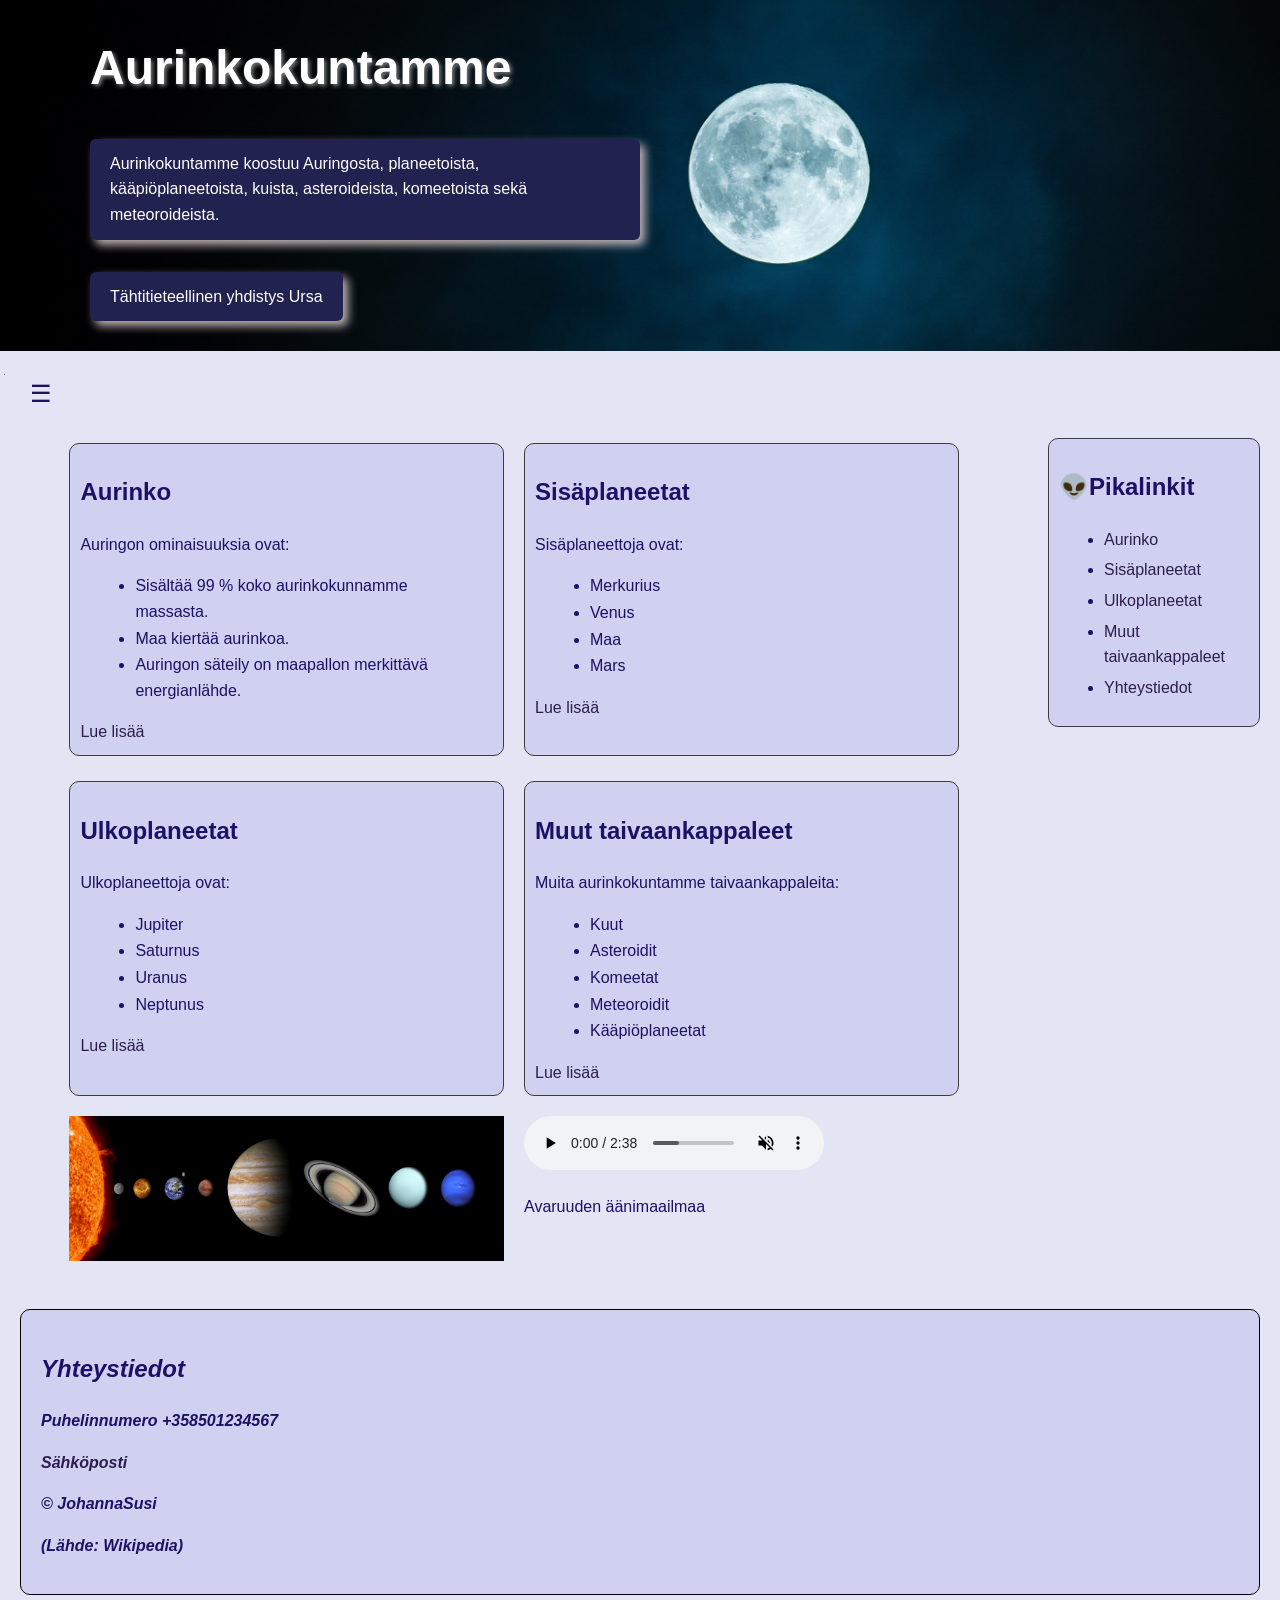
==== index.html @ 987ca39a "Ensimmäinen versio" ====
<!DOCTYPE html>
<html lang="fi">

<head>
    <meta charset="UTF-8">
    <meta name="viewport" content="width=device-width, initial-scale=1.0">
    <title>Aurinkokuntamme</title>
    <link rel="stylesheet" href="index.css">
    <link rel="icon" href="favicon[1].ico" type="image/svg+xml">
</head>

<body>
    <div class="areas">
        <header class="header">
            <section class="hero">
                <div class="hero-sisalto header-sisalto rajaus">
                    <h1 id="paaotsikko">Aurinkokuntamme</h1>
                    <p>Aurinkokuntamme koostuu Auringosta, planeetoista, kääpiöplaneetoista,
                        kuista, asteroideista,
                        komeetoista sekä meteoroideista. </p>

                    <a class="painikelinkki" href="https://www.ursa.fi/etusivu.html">Tähtitieteellinen yhdistys Ursa</a>
                </div>
            </section>
        </header>

        <div>
            <input type="checkbox" id="valikko-auki" class="valikko-checkbox">
            <label for="valikko-auki" class="hampurilainen">
                <span>&#9776</span>
            </label>
            <nav class="nav paavalikko">
                <a href="#taivaankappaleet">Aurinkokuntamme taivaankappaleet</a>
                <a href="#yhteystiedot">Yhteystiedot</a>
                <a href="#sidebar">Pikalinkit</a>
            </nav>
        </div>

        <main class="main" id="taivaankappaleet">
            <section class="kappaleet rajaus">
                <div class="item item1">
                    <h2 id="aurinko">Aurinko</h2>
                    <p>Auringon ominaisuuksia ovat:</p>
                    <ul>
                        <li class="lista">Sisältää 99 % koko aurinkokunnamme massasta.</li>
                        <li class="lista">Maa kiertää aurinkoa.</li>
                        <li class="lista">Auringon säteily on maapallon merkittävä energianlähde.</li>
                    </ul>
                    <a href="aurinko.html">Lue lisää</a>
                </div>
                <div class="item item2">
                    <h2 id="sisaplaneetat">Sisäplaneetat</h2>
                    <p>Sisäplaneettoja ovat:</p>
                    <ul>
                        <li class="lista">Merkurius</li>
                        <li class="lista">Venus</li>
                        <li class="lista">Maa</li>
                        <li class="lista">Mars</li>
                    </ul>
                    <a href="sisaplaneetat.html">Lue lisää</a>
                </div>
                <div class="item item3">
                    <h2 id="ulkoplaneetat">Ulkoplaneetat</h2>
                    <p>Ulkoplaneettoja ovat:</p>
                    <ul>
                        <li class="lista">Jupiter</li>
                        <li class="lista">Saturnus</li>
                        <li class="lista">Uranus</li>
                        <li class="lista">Neptunus</li>
                    </ul>
                    <a href="ulkoplaneetat.html">Lue lisää</a>
                </div>
                <div class="item item4">
                    <h2 id="muut">Muut taivaankappaleet</h2>
                    <p>Muita aurinkokuntamme taivaankappaleita:</p>
                    <ul>
                        <li class="lista">Kuut</li>
                        <li class="lista">Asteroidit</li>
                        <li class="lista">Komeetat</li>
                        <li class="lista">Meteoroidit</li>
                        <li class="lista">Kääpiöplaneetat</li>
                    </ul>
                    <a href="muut.html">Lue lisää</a>
                </div>
                <div>
                    <img src="kaikki planeetat.jpg" alt="Kuva josta näkyy planeettojen koko erot">
                </div>
                <div><audio src="ääni.mp3" controls autoplay muted loop controlslist="nodownload nofullscreen">Avaruuden
                        äänimaailmaa</audio>
                    <p>Avaruuden äänimaailmaa</p>
                </div>
            </section>
        </main>

        <section class="sidebar" id="sidebar">
            <h2>👽Pikalinkit</h2>
            <ul>
                <li><a href="#aurinko">Aurinko</a></li>
                <li><a href="#sisaplaneetat">Sisäplaneetat</a></li>
                <li><a href="#ulkoplaneetat">Ulkoplaneetat</a></li>
                <li><a href="#muut">Muut taivaankappaleet</a></li>
                <li><a href="#yhteystiedot">Yhteystiedot</a></li>
            </ul>
        </section>

        <section class="yhteystiedot footer" id="yhteystiedot">
            <h2>Yhteystiedot</h2>
            <p> <a href="tel: +358501234567"></a> Puhelinnumero +358501234567 </p>
            <p> <a href="mailto: johanna.susineva@centria.fi">Sähköposti</a> </p>
            <p>&copy; JohannaSusi </p>
            <p>(Lähde: Wikipedia)</p>
        </section>
        </section>

    </div>
</body>

</html>
---- index.css ----
/*PERUSTYYLIT*/
* {
    box-sizing: border-box;
}

body {
    margin: 0;
    font-family: Arial, Helvetica, sans-serif;
    line-height: 1.6;
    color: rgb(28, 17, 102);
    background-color: rgb(227, 229, 245);
}

.rajaus {
    width: 90%;
    max-width: 1100px;
    margin: 0 auto;
}

h1 h2 {
    line-height: 1.2;
}

h1 {
    font-size: 3rem;
    margin: 0;
    text-shadow: 2px 2px 4px gray;
}

a {
    color: rgb(45, 29, 78);
    text-decoration: none;
}

.header {
    margin: 0;
    padding: 0;
    background: rgb(217, 216, 246);
}

.header p {
    display: inline-block;
    padding: 12px 20px;
    border-radius: 6px;
    box-shadow: 5px 5px 10px rgb(191, 179, 179);
    background-color: rgb(34, 34, 81);
    max-width: 50%;
}

.header-sisalto {
    display: flex;
    flex-direction: column;
    flex-wrap: wrap;
    justify-content: space-between;
    align-items: flex-start;
    gap: 16px;
}

.logo {
    font-size: 1.4rem;
    font-weight: bold;
    text-decoration: none;
}

.paavalikko {
    display: flex;
    gap: 20px;
}

.paavalikko a {
    padding: 8px 0;
}

/*hero */
.hero {
    padding: 30px 0;
    color: white;
    background-color: rgb(43, 0, 128);
    background-image: url(avaruus3.jpg);
    background-size: cover;
    background-position: center;
}

.painikelinkki {
    display: inline-block;
    padding: 12px 20px;
    background-color: rgb(34, 34, 81);
    color: white;
    border-radius: 6px;
    text-decoration: none;
    box-shadow: 5px 5px 10px rgb(191, 179, 179);
    max-width: 50%;
}

/*gridin asetukset*/

.areas {
    display: grid;
    grid-template-areas:
        "header header"
        "nav nav"
        "main sidebar"
        "footer footer";
    gap: 20px;
    grid-template-columns: 4fr 1fr;
    box-sizing: border-box;
}

.header {
    grid-area: header;
}

.nav {
    grid-area: nav;
}

.main {
    grid-area: main;
    min-width: 0;
}

.sidebar {
    align-self: start;
    margin: 0 20px 0;
    grid-area: sidebar;
    background-color: rgb(208, 208, 241);
    border: 1px solid rgb(60, 60, 60);
    padding: 10px;
    border-radius: 10px;
    min-width: 0;
}


.footer {
    grid-area: footer
}

/* osioiden asetukset */

.item {
    background-color: rgb(208, 208, 241);
    border: 1px solid rgb(60, 60, 60);
    padding: 10px;
    border-radius: 10px;
    margin-top: 5px;
}

.lista {
    margin: 15px;
    margin-top: 1px;
    margin-bottom: 1px;
}

li {
    margin: 5px;
    margin-top: 5px;
}

.yhteystiedot {
    margin: 20px;
    padding: 20px;
    border: 1px solid black;
    background-color: rgb(208, 208, 241);
    font-weight: bold;
    font-style: italic;
    border-radius: 10px;
}

/*Hampurilaisvalikko*/

.valikko-checkbox {
    display: block;
    position: absolute;
    width: 1px;
    height: 1px;
    opacity: 0px;
}

.hampurilainen {
    display: block;
    margin-left: 20px;
    padding: 4px 10px;
    border-radius: 6px;
    font-size: 1.5rem;
    cursor: pointer;
}

.paavalikko {
    display: none;
    width: 100%;
    flex-direction: column;
    gap: 0;
}

.valikko-checkbox:checked~.paavalikko {
    display: flex;
}

/* etusivun mainin grid-asetukset */

.kappaleet {
    display: grid;
    grid-template-columns: 1fr 1fr;
    gap: 20px;
}

/*Aurinko-sivu*/

.main {
    margin-left: 20px;
}

.video {
    width: 100%;
    max-width: 600px;
    height: auto;
    padding: 40px;
}



/*Tästä alkaa sisa- ja ulkoplaneettojen mainin css*/

.kortit {
    display: grid;
    grid-template-columns: repeat(4, 1fr);
    gap: 20px;
}

.kortti {
    padding: 24px;
    background-color: rgb(208, 208, 241);
    border: 1px solid rgb(60, 60, 60);
    border-radius: 10px;
    min-width: 0;
}

.main img {
    max-width: 100%;
}


/*kuvakaruselli alkaa */

.kuvakaruselli {
    display: flex;
    overflow-x: auto;
    overflow-y: hidden;
    scroll-snap-type: x mandatory;
    scroll-behavior: smooth;
    scrollbar-width: none;
    align-items: center;
    gap: 20px;
    padding: 0 50px;
}

.karuselli-item {
    flex: 0 0 350px;
    scroll-snap-align: start;
    scroll-margin-inline: 50px;
}

.karuselli-item img {
    width: 100%;
    height: 350px;
    object-fit: cover;
}

.karuselli-nav {
    display: flex;
    justify-content: center;
    gap: 10px;
    margin-top: 15px;
}

.karuselli-nav a {
    display: flex;
    justify-content: center;
    align-items: center;
    width: 30px;
    height: 30px;
    border-radius: 50%;
    color: white;
    text-decoration: none;
    background-color: black;
}

.karuselli-nav a:hover {
    color: black;
    background-color: white;
}

/*mobiilin asetukset */

@media (max-width: 900px) {
    .areas {
        grid-template-areas: 
        "header"
        "nav"
        "main"
        "sidebar"
        "footer";
    }
    .kappaleet {
        grid-template-columns: 1fr;
    }
    .kortit {
        grid-template-columns: repeat(2, 1fr);
    }
}

@media (max-width: 600px) {
  .kortit {
    grid-template-columns: 1fr;
  }
      .hero {
      background-image: none;
    padding: 32px 0;
  }
  .valikko-checkbox {
    display: block;
    position: absolute;
    width: 1px;
    height: 1px;
    opacity: 0px;
  }
  .hampurilainen {
    display: block;
    margin-left: auto;
    padding: 4px 10px;
    border: 2px solid green;
    border-radius: 6px;
    font-size: 1.5rem;
    cursor: pointer;
  }
}
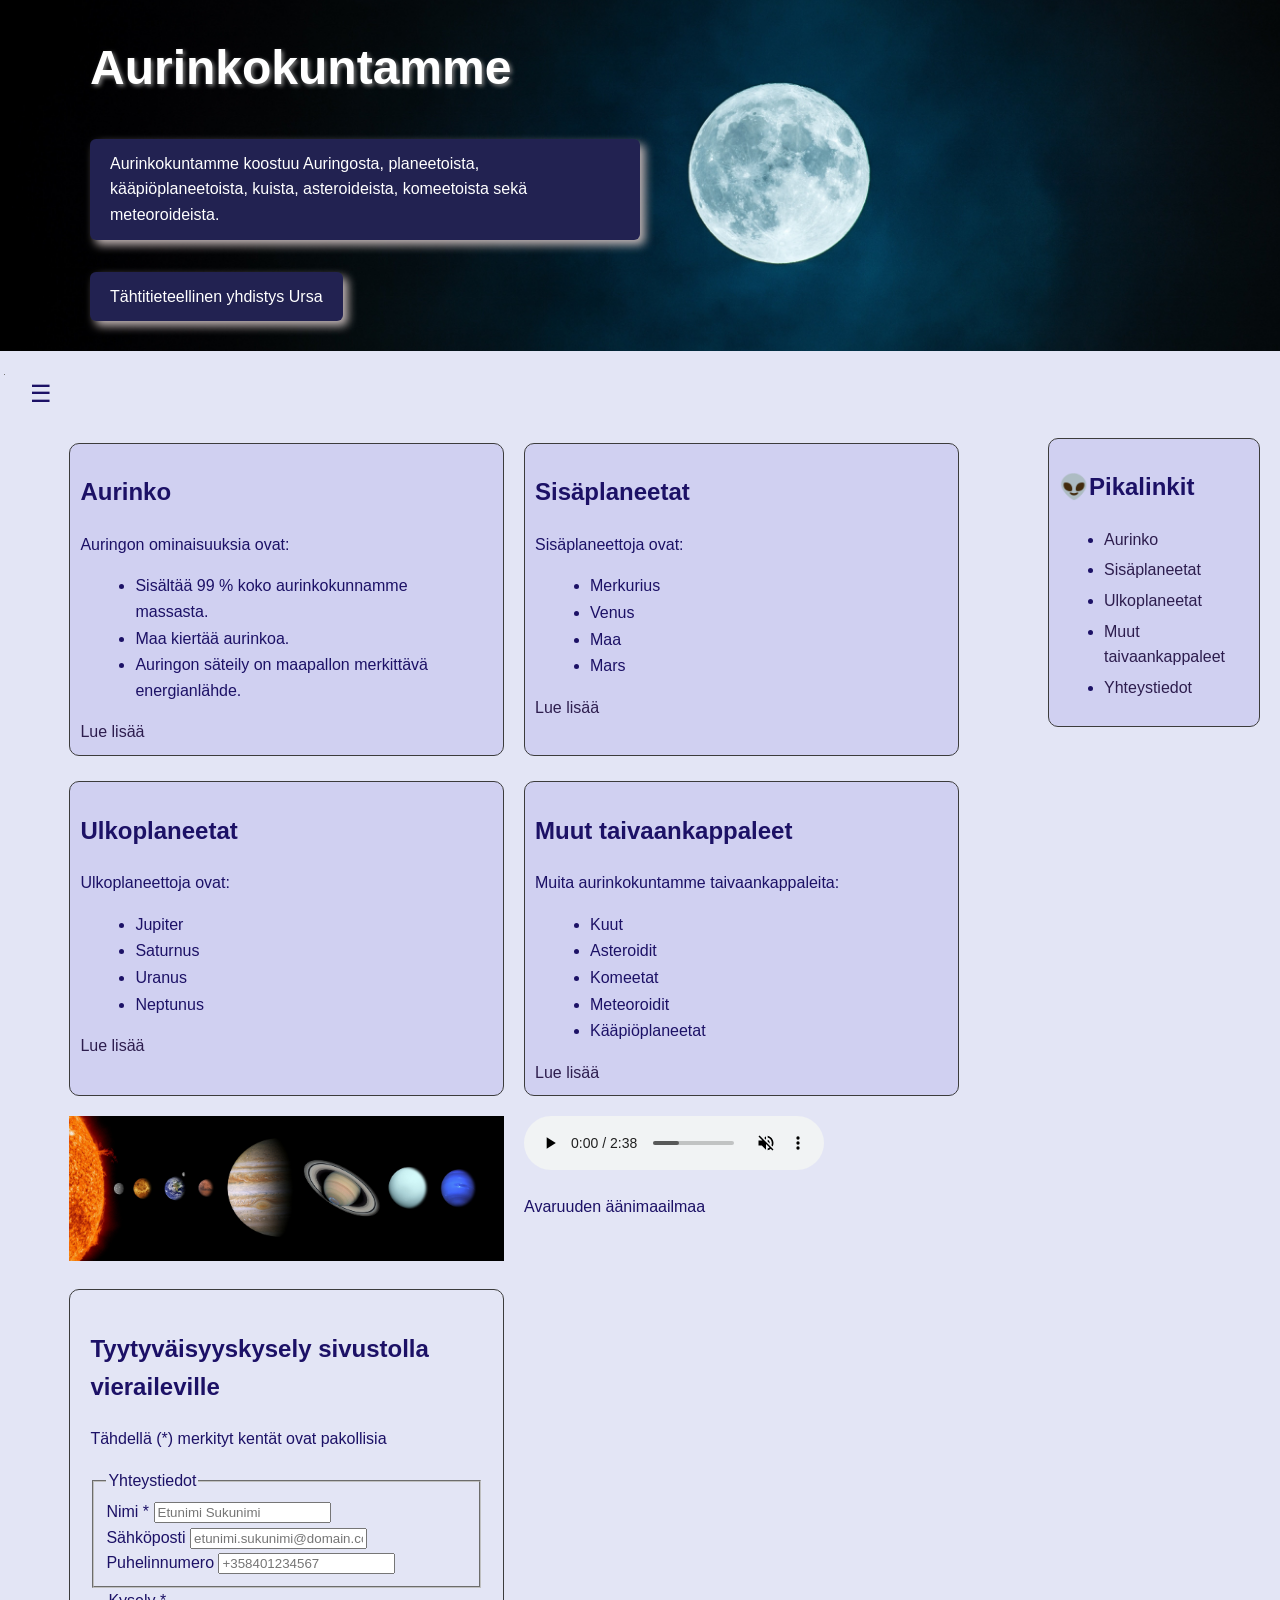
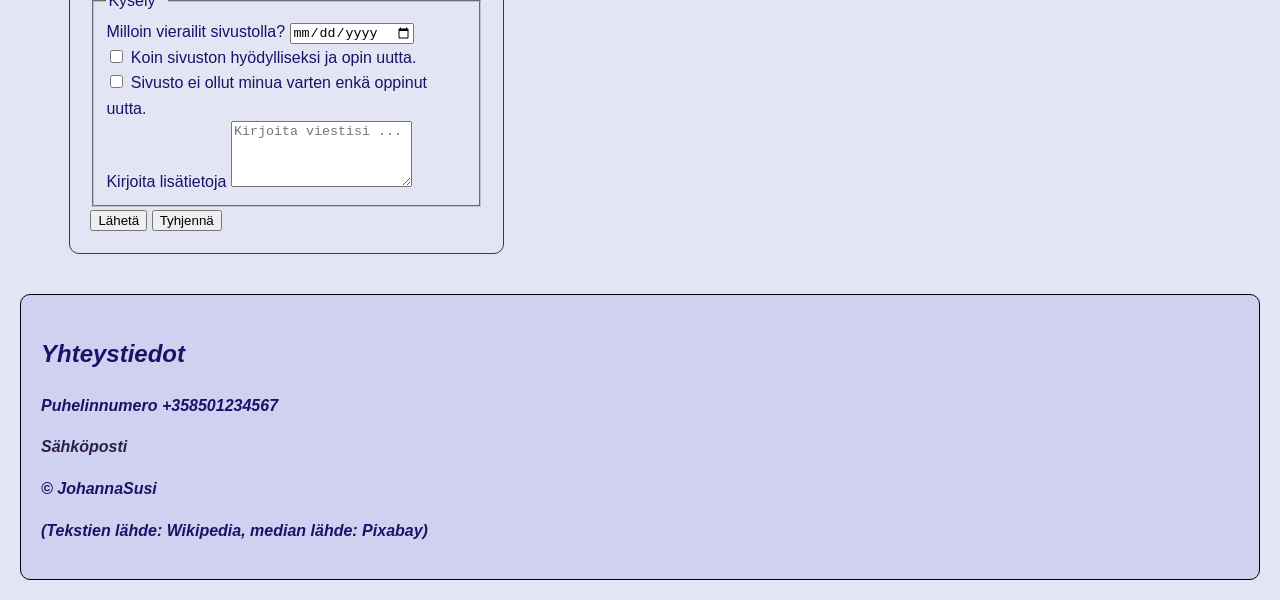
==== commit aededd02: "kolmas versio" ====
--- a/index.html
+++ b/index.html
@@ -6,7 +6,7 @@
     <meta name="viewport" content="width=device-width, initial-scale=1.0">
     <title>Aurinkokuntamme</title>
     <link rel="stylesheet" href="index.css">
-    <link rel="icon" href="favicon[1].ico" type="image/svg+xml">
+    <link rel="icon" href="favicon.ico" type="image/svg+xml">
 </head>
 
 <body>
@@ -83,11 +83,58 @@
                     <a href="muut.html">Lue lisää</a>
                 </div>
                 <div>
-                    <img src="kaikki planeetat.jpg" alt="Kuva josta näkyy planeettojen koko erot">
+                    <img src="media/kaikki planeetat.jpg" alt="Kuva josta näkyy planeettojen koko erot">
                 </div>
-                <div><audio src="ääni.mp3" controls autoplay muted loop controlslist="nodownload nofullscreen">Avaruuden
+                <div><audio src="media/ääni.mp3" controls autoplay muted loop
+                        controlslist="nodownload nofullscreen">Avaruuden
                         äänimaailmaa</audio>
                     <p>Avaruuden äänimaailmaa</p>
+                </div>
+                <div>
+                    <form>
+                    <h2>Tyytyväisyyskysely sivustolla vieraileville</h2>
+                    <p>Tähdellä (*) merkityt kentät ovat pakollisia</p>
+                    <fieldset>
+                        <legend>Yhteystiedot</legend>
+                        <div class="kentta">
+                            <label for="nimi">Nimi *</label>
+                            <input type="text" id="nimi" name="nimi" placeholder="Etunimi Sukunimi" autocomplete="name"
+                                maxlength="100" required="">
+                        </div>
+                        <div class="kentta">
+                            <label for="sposti">Sähköposti</label>
+                            <input type="email" id="sposti" name="sposti" placeholder="etunimi.sukunimi@domain.com"
+                                autocomplete="email" maxlength="100" required="">
+                        </div>
+                        <div>
+                            <label for="puh">Puhelinnumero</label>
+                            <input type="tel" id="puh" name="puh" placeholder="+358401234567" autocomplete="puh">
+                        </div>
+                    </fieldset>
+                    <fieldset>
+                        <legend>Kysely *</legend>
+                        <div>
+                            <label for="paiva">Milloin vierailit sivustolla?</label>
+                            <input type="date" id="paiva" name="paiva">
+                        </div>
+                        <div>
+                            <input type="checkbox" id="kysely" name="kysely" value="kylla">
+                            <label for="tyytyvaisyys">Koin sivuston hyödylliseksi ja opin uutta.</label>
+                        </div>
+                        <div>
+                            <input type="checkbox" id="oppi" name="oppi" value="kylla">
+                            <label for="tyytyvaisyys">Sivusto ei ollut minua varten enkä oppinut uutta.</label>
+                        </div>
+                        <div class="kentta">
+                            <label for="viesti">Kirjoita lisätietoja</label>
+                            <textarea name="veisti" id="viesti" rows="4" placeholder="Kirjoita viestisi ..."></textarea>
+                        </div>
+                    </fieldset>
+                    <div class="painikkeet">
+                <button type="submit">Lähetä</button>
+                <button type="reset" class="tyhjenna">Tyhjennä</button>
+            </form>
+            </div>
                 </div>
             </section>
         </main>
@@ -108,7 +155,7 @@
             <p> <a href="tel: +358501234567"></a> Puhelinnumero +358501234567 </p>
             <p> <a href="mailto: johanna.susineva@centria.fi">Sähköposti</a> </p>
             <p>&copy; JohannaSusi </p>
-            <p>(Lähde: Wikipedia)</p>
+            <p>(Tekstien lähde: Wikipedia, median lähde: Pixabay)</p>
         </section>
         </section>
 
--- a/index.css
+++ b/index.css
@@ -76,7 +76,7 @@
     padding: 30px 0;
     color: white;
     background-color: rgb(43, 0, 128);
-    background-image: url(avaruus3.jpg);
+    background-image: url(media/avaruus3.jpg);
     background-size: cover;
     background-position: center;
 }
@@ -204,6 +204,14 @@
     gap: 20px;
 }
 
+/*lomake*/
+
+form {
+    border: 1px solid rgb(60, 60, 60);
+    border-radius: 10px;
+    padding: 20px;
+}
+
 /*Aurinko-sivu*/
 
 .main {
@@ -288,6 +296,24 @@
 .karuselli-nav a:hover {
     color: black;
     background-color: white;
+}
+
+/*taulukon asetukset */
+.taulukko {
+    border: 1px solid rgb(60, 60, 60);
+    border-collapse: collapse;
+    margin: 20px 0 20px;
+    gap: 20px;
+    padding: 0 50px;
+}
+
+th, td {
+    border: 1px solid rgb(60, 60, 60);
+    padding: 5px;
+}
+
+caption {
+    text-align: left;
 }
 
 /*mobiilin asetukset */
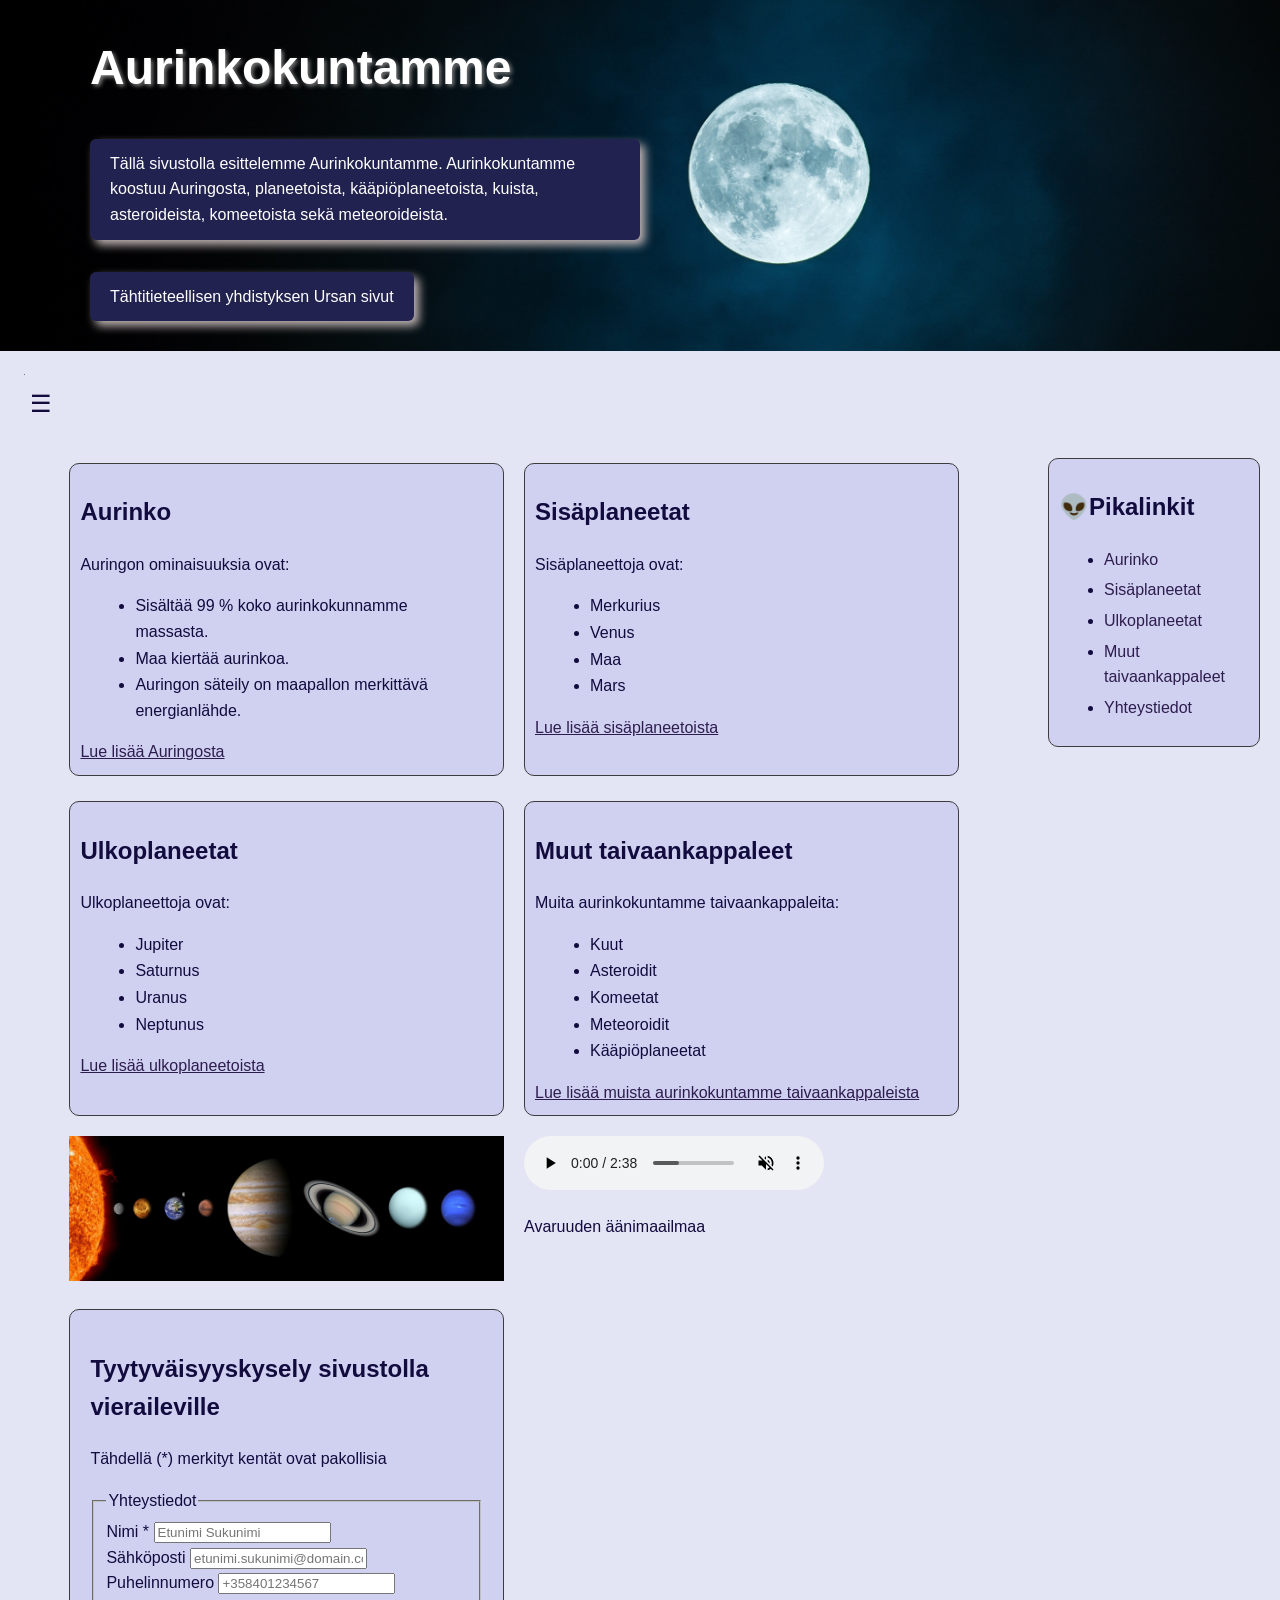
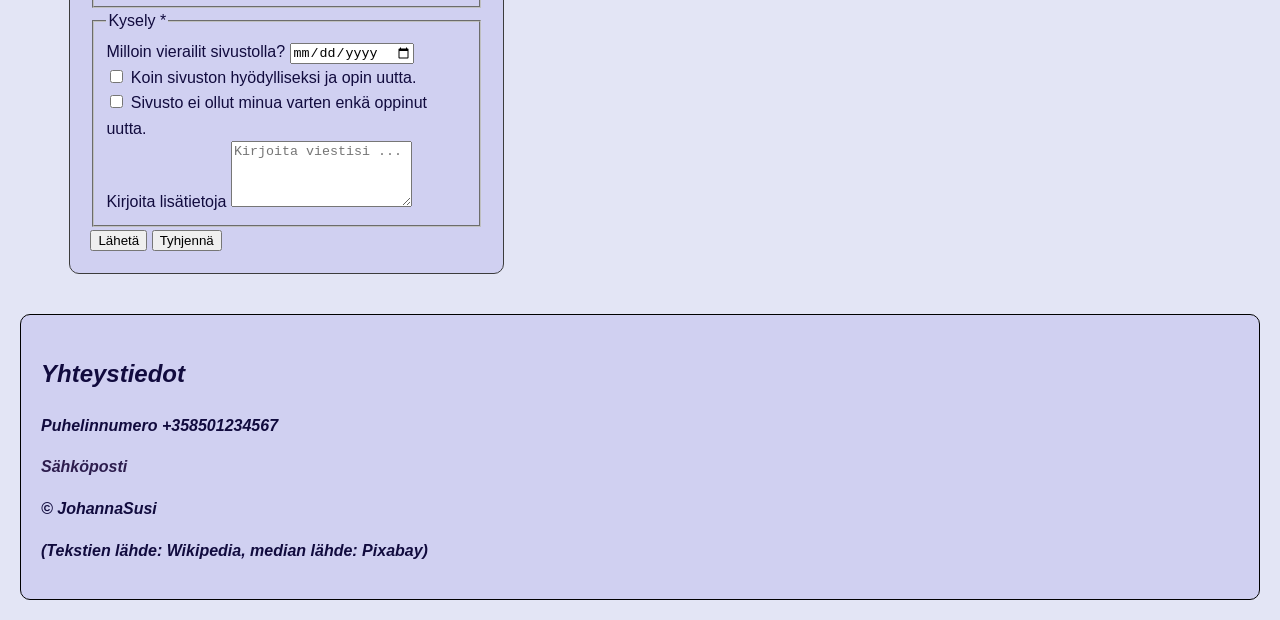
==== commit 22077632: "neljäs versio" ====
--- a/index.html
+++ b/index.html
@@ -15,21 +15,20 @@
             <section class="hero">
                 <div class="hero-sisalto header-sisalto rajaus">
                     <h1 id="paaotsikko">Aurinkokuntamme</h1>
-                    <p>Aurinkokuntamme koostuu Auringosta, planeetoista, kääpiöplaneetoista,
-                        kuista, asteroideista,
-                        komeetoista sekä meteoroideista. </p>
+                    <p>Tällä sivustolla esittelemme Aurinkokuntamme. Aurinkokuntamme koostuu Auringosta, planeetoista, kääpiöplaneetoista,
+                        kuista, asteroideista, komeetoista sekä meteoroideista. </p>
 
-                    <a class="painikelinkki" href="https://www.ursa.fi/etusivu.html">Tähtitieteellinen yhdistys Ursa</a>
+                    <a class="painikelinkki" href="https://www.ursa.fi/etusivu.html">Tähtitieteellisen yhdistyksen Ursan sivut</a>
                 </div>
             </section>
         </header>
 
-        <div>
+        <div class="nav">
             <input type="checkbox" id="valikko-auki" class="valikko-checkbox">
             <label for="valikko-auki" class="hampurilainen">
                 <span>&#9776</span>
             </label>
-            <nav class="nav paavalikko">
+            <nav class="paavalikko">
                 <a href="#taivaankappaleet">Aurinkokuntamme taivaankappaleet</a>
                 <a href="#yhteystiedot">Yhteystiedot</a>
                 <a href="#sidebar">Pikalinkit</a>
@@ -46,7 +45,7 @@
                         <li class="lista">Maa kiertää aurinkoa.</li>
                         <li class="lista">Auringon säteily on maapallon merkittävä energianlähde.</li>
                     </ul>
-                    <a href="aurinko.html">Lue lisää</a>
+                    <a href="aurinko.html">Lue lisää Auringosta</a>
                 </div>
                 <div class="item item2">
                     <h2 id="sisaplaneetat">Sisäplaneetat</h2>
@@ -57,7 +56,7 @@
                         <li class="lista">Maa</li>
                         <li class="lista">Mars</li>
                     </ul>
-                    <a href="sisaplaneetat.html">Lue lisää</a>
+                    <a href="sisaplaneetat.html">Lue lisää sisäplaneetoista</a>
                 </div>
                 <div class="item item3">
                     <h2 id="ulkoplaneetat">Ulkoplaneetat</h2>
@@ -68,7 +67,7 @@
                         <li class="lista">Uranus</li>
                         <li class="lista">Neptunus</li>
                     </ul>
-                    <a href="ulkoplaneetat.html">Lue lisää</a>
+                    <a href="ulkoplaneetat.html">Lue lisää ulkoplaneetoista</a>
                 </div>
                 <div class="item item4">
                     <h2 id="muut">Muut taivaankappaleet</h2>
@@ -80,13 +79,13 @@
                         <li class="lista">Meteoroidit</li>
                         <li class="lista">Kääpiöplaneetat</li>
                     </ul>
-                    <a href="muut.html">Lue lisää</a>
+                    <a href="muut.html">Lue lisää muista aurinkokuntamme taivaankappaleista</a>
                 </div>
                 <div>
-                    <img src="media/kaikki planeetat.jpg" alt="Kuva josta näkyy planeettojen koko erot">
+                    <img src="media/kaikki planeetat.jpg" alt="Kuva josta näkyy planeettojen kokoerot" width="1920" height="640">
                 </div>
-                <div><audio src="media/ääni.mp3" controls autoplay muted loop
-                        controlslist="nodownload nofullscreen">Avaruuden
+                <div><audio src="media/ääni.mp3" controls muted loop
+                        controlslist="nodownload nofullscreen" alt="avaruuden äänimaailmaa, avaruusolioita ja kohinaa">Avaruuden
                         äänimaailmaa</audio>
                     <p>Avaruuden äänimaailmaa</p>
                 </div>
@@ -127,7 +126,7 @@
                         </div>
                         <div class="kentta">
                             <label for="viesti">Kirjoita lisätietoja</label>
-                            <textarea name="veisti" id="viesti" rows="4" placeholder="Kirjoita viestisi ..."></textarea>
+                            <textarea name="viesti" id="viesti" rows="4" placeholder="Kirjoita viestisi ..."></textarea>
                         </div>
                     </fieldset>
                     <div class="painikkeet">
--- a/index.css
+++ b/index.css
@@ -7,7 +7,7 @@
     margin: 0;
     font-family: Arial, Helvetica, sans-serif;
     line-height: 1.6;
-    color: rgb(28, 17, 102);
+    color: rgb(17, 11, 62);
     background-color: rgb(227, 229, 245);
 }
 
@@ -60,11 +60,6 @@
     font-size: 1.4rem;
     font-weight: bold;
     text-decoration: none;
-}
-
-.paavalikko {
-    display: flex;
-    gap: 20px;
 }
 
 .paavalikko a {
@@ -112,6 +107,7 @@
 
 .nav {
     grid-area: nav;
+    margin-left: 20px;
 }
 
 .main {
@@ -143,6 +139,10 @@
     padding: 10px;
     border-radius: 10px;
     margin-top: 5px;
+}
+
+.item a {
+    text-decoration: underline;
 }
 
 .lista {
@@ -178,7 +178,7 @@
 
 .hampurilainen {
     display: block;
-    margin-left: 20px;
+    margin: 10px auto;
     padding: 4px 10px;
     border-radius: 6px;
     font-size: 1.5rem;
@@ -204,9 +204,14 @@
     gap: 20px;
 }
 
+a:hover {
+    color: rgb(206, 17, 206);
+}
+
 /*lomake*/
 
 form {
+    background-color: rgb(208, 208, 241);
     border: 1px solid rgb(60, 60, 60);
     border-radius: 10px;
     padding: 20px;
@@ -218,9 +223,9 @@
     margin-left: 20px;
 }
 
-.video {
+.main video {
+    max-width: 600px;
     width: 100%;
-    max-width: 600px;
     height: auto;
     padding: 40px;
 }
@@ -245,7 +250,9 @@
 
 .main img {
     max-width: 100%;
-}
+    height: auto;
+}
+
 
 
 /*kuvakaruselli alkaa */
@@ -333,6 +340,10 @@
     .kortit {
         grid-template-columns: repeat(2, 1fr);
     }
+    .video {
+        width: 80%;
+        height: auto;
+    }
 }
 
 @media (max-width: 600px) {
@@ -348,15 +359,19 @@
     position: absolute;
     width: 1px;
     height: 1px;
-    opacity: 0px;
+    opacity: 0;
   }
   .hampurilainen {
     display: block;
-    margin-left: auto;
+    margin: 10px 0;
     padding: 4px 10px;
     border: 2px solid green;
     border-radius: 6px;
     font-size: 1.5rem;
     cursor: pointer;
   }
+  .video {
+    width: 80%;
+    height: auto;
+  }
 }
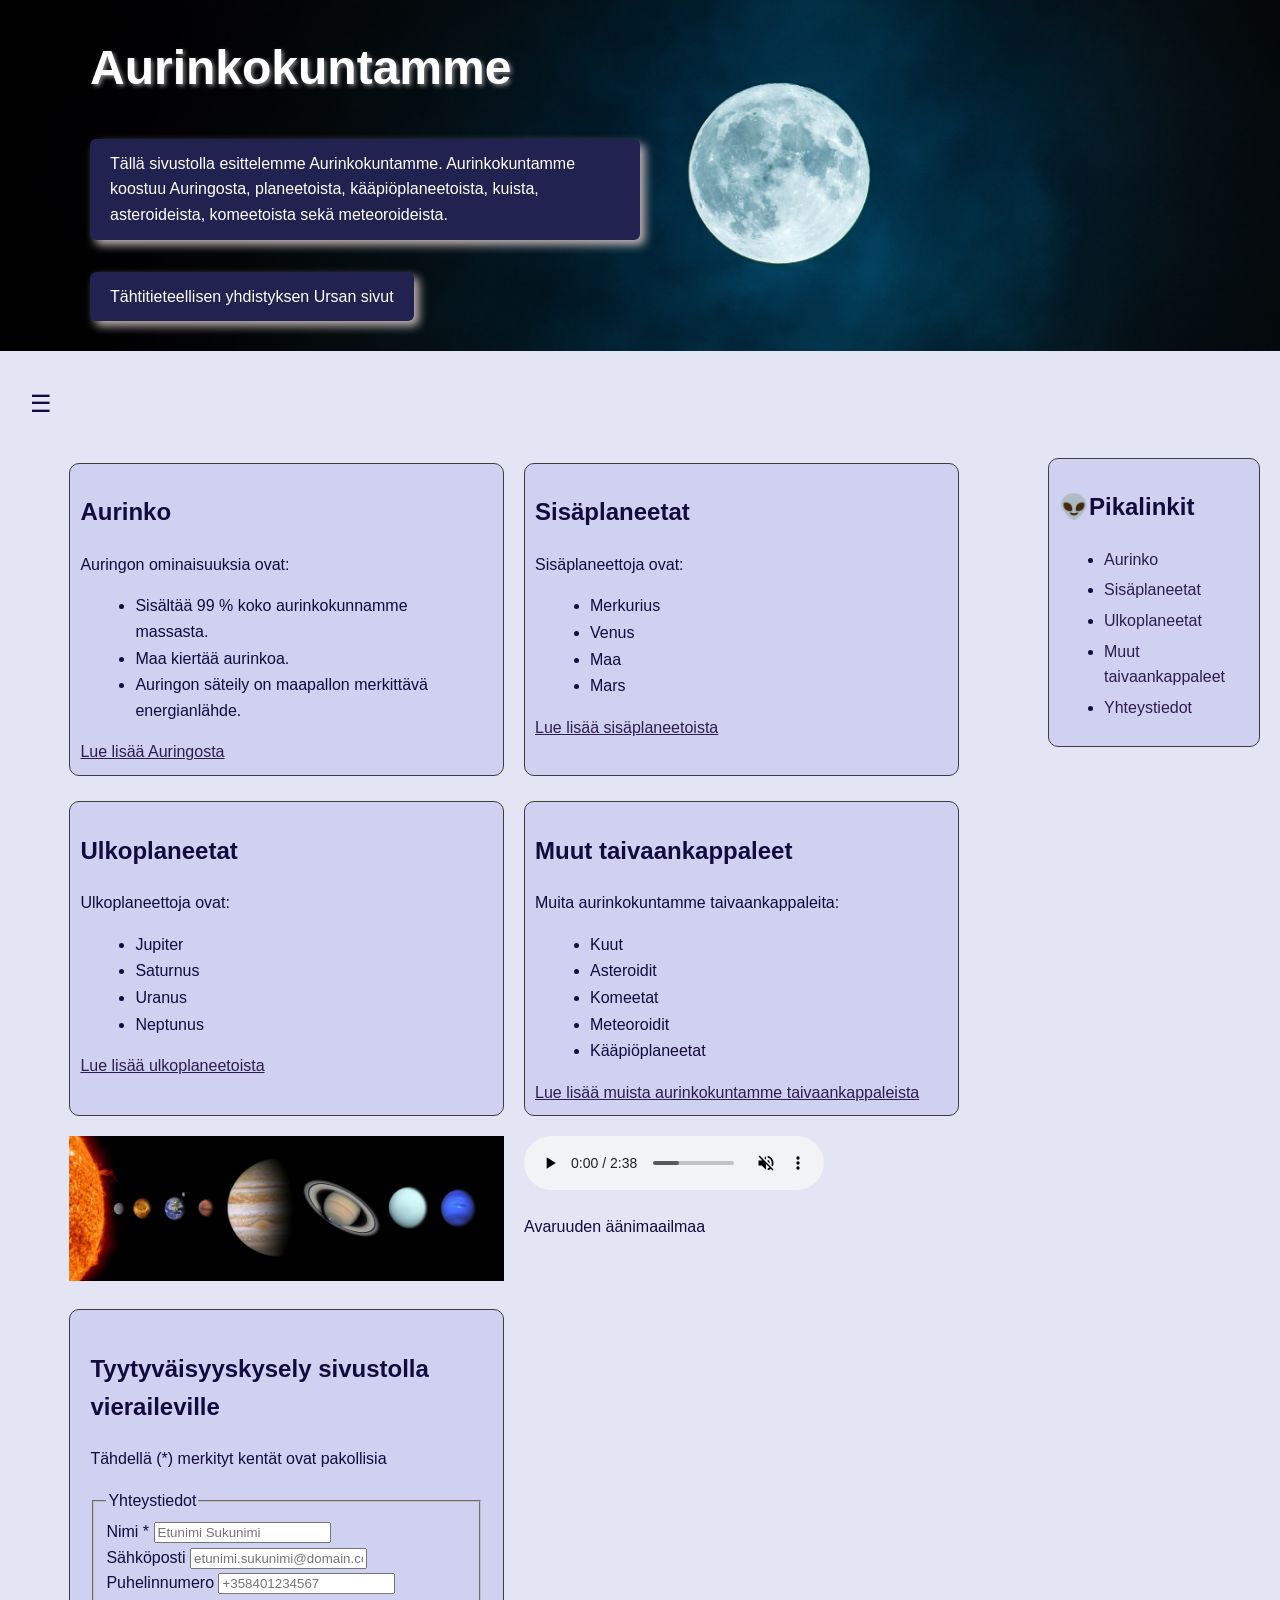
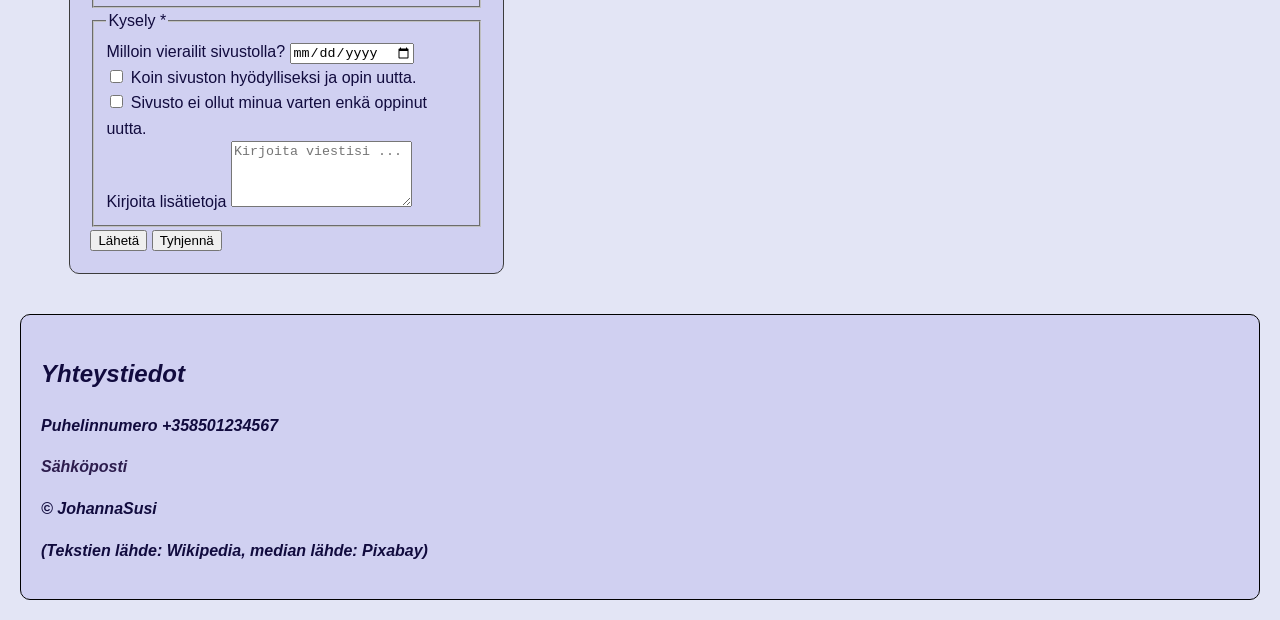
==== commit e62ecaa2: "viides versio validointi tehty" ====
--- a/index.html
+++ b/index.html
@@ -15,10 +15,12 @@
             <section class="hero">
                 <div class="hero-sisalto header-sisalto rajaus">
                     <h1 id="paaotsikko">Aurinkokuntamme</h1>
-                    <p>Tällä sivustolla esittelemme Aurinkokuntamme. Aurinkokuntamme koostuu Auringosta, planeetoista, kääpiöplaneetoista,
+                    <p>Tällä sivustolla esittelemme Aurinkokuntamme. Aurinkokuntamme koostuu Auringosta, planeetoista,
+                        kääpiöplaneetoista,
                         kuista, asteroideista, komeetoista sekä meteoroideista. </p>
 
-                    <a class="painikelinkki" href="https://www.ursa.fi/etusivu.html">Tähtitieteellisen yhdistyksen Ursan sivut</a>
+                    <a class="painikelinkki" href="https://www.ursa.fi/etusivu.html">Tähtitieteellisen yhdistyksen Ursan
+                        sivut</a>
                 </div>
             </section>
         </header>
@@ -26,7 +28,7 @@
         <div class="nav">
             <input type="checkbox" id="valikko-auki" class="valikko-checkbox">
             <label for="valikko-auki" class="hampurilainen">
-                <span>&#9776</span>
+                <span>&#9776;</span>
             </label>
             <nav class="paavalikko">
                 <a href="#taivaankappaleet">Aurinkokuntamme taivaankappaleet</a>
@@ -82,58 +84,60 @@
                     <a href="muut.html">Lue lisää muista aurinkokuntamme taivaankappaleista</a>
                 </div>
                 <div>
-                    <img src="media/kaikki planeetat.jpg" alt="Kuva josta näkyy planeettojen kokoerot" width="1920" height="640">
+                    <img src="media/kaikki planeetat.jpg" alt="Kuva josta näkyy planeettojen kokoerot" width="1920"
+                        height="640">
                 </div>
+
+                <!-- validointi sanoi, että ääneen ei kuulu alt-teksti, jostain syystä tämä kuitenkin epäilytti ja otin riskin ja jätin tuon altin tuohon. Eri jos olisi ääniraita, jossa on puhetta ja tarvitsisi ihan transkription? -->
+
                 <div><audio src="media/ääni.mp3" controls muted loop
-                        controlslist="nodownload nofullscreen" alt="avaruuden äänimaailmaa, avaruusolioita ja kohinaa">Avaruuden
-                        äänimaailmaa</audio>
+                        alt="avaruuden äänimaailmaa, avaruusolioita ja kohinaa">Avaruuden äänimaailmaa</audio>
                     <p>Avaruuden äänimaailmaa</p>
                 </div>
                 <div>
                     <form>
-                    <h2>Tyytyväisyyskysely sivustolla vieraileville</h2>
-                    <p>Tähdellä (*) merkityt kentät ovat pakollisia</p>
-                    <fieldset>
-                        <legend>Yhteystiedot</legend>
-                        <div class="kentta">
-                            <label for="nimi">Nimi *</label>
-                            <input type="text" id="nimi" name="nimi" placeholder="Etunimi Sukunimi" autocomplete="name"
-                                maxlength="100" required="">
-                        </div>
-                        <div class="kentta">
-                            <label for="sposti">Sähköposti</label>
-                            <input type="email" id="sposti" name="sposti" placeholder="etunimi.sukunimi@domain.com"
-                                autocomplete="email" maxlength="100" required="">
-                        </div>
-                        <div>
-                            <label for="puh">Puhelinnumero</label>
-                            <input type="tel" id="puh" name="puh" placeholder="+358401234567" autocomplete="puh">
-                        </div>
-                    </fieldset>
-                    <fieldset>
-                        <legend>Kysely *</legend>
-                        <div>
-                            <label for="paiva">Milloin vierailit sivustolla?</label>
-                            <input type="date" id="paiva" name="paiva">
-                        </div>
-                        <div>
-                            <input type="checkbox" id="kysely" name="kysely" value="kylla">
-                            <label for="tyytyvaisyys">Koin sivuston hyödylliseksi ja opin uutta.</label>
-                        </div>
-                        <div>
-                            <input type="checkbox" id="oppi" name="oppi" value="kylla">
-                            <label for="tyytyvaisyys">Sivusto ei ollut minua varten enkä oppinut uutta.</label>
-                        </div>
-                        <div class="kentta">
-                            <label for="viesti">Kirjoita lisätietoja</label>
-                            <textarea name="viesti" id="viesti" rows="4" placeholder="Kirjoita viestisi ..."></textarea>
-                        </div>
-                    </fieldset>
-                    <div class="painikkeet">
-                <button type="submit">Lähetä</button>
-                <button type="reset" class="tyhjenna">Tyhjennä</button>
-            </form>
-            </div>
+                        <h2>Tyytyväisyyskysely sivustolla vieraileville</h2>
+                        <p>Tähdellä (*) merkityt kentät ovat pakollisia</p>
+                        <fieldset>
+                            <legend>Yhteystiedot</legend>
+                            <div class="kentta">
+                                <label for="nimi">Nimi *</label>
+                                <input type="text" id="nimi" name="nimi" placeholder="Etunimi Sukunimi"
+                                    autocomplete="name" maxlength="100" required="">
+                            </div>
+                            <div class="kentta">
+                                <label for="sposti">Sähköposti</label>
+                                <input type="email" id="sposti" name="sposti" placeholder="etunimi.sukunimi@domain.com"
+                                    autocomplete="email" maxlength="100" required="">
+                            </div>
+                            <div>
+                                <label for="puh">Puhelinnumero</label>
+                                <input type="tel" id="puh" name="puh" placeholder="+358401234567" autocomplete="tel">
+                            </div>
+                        </fieldset>
+                        <fieldset>
+                            <legend>Kysely *</legend>
+                            <div>
+                                <label for="paiva">Milloin vierailit sivustolla?</label>
+                                <input type="date" id="paiva" name="paiva">
+                            </div>
+                            <div>
+                                <input type="checkbox" id="kysely" name="kysely" value="kylla">
+                                <label for="tyytyvaisyys">Koin sivuston hyödylliseksi ja opin uutta.</label>
+                            </div>
+                            <div>
+                                <input type="checkbox" id="oppi" name="oppi" value="kylla">
+                                <label for="tyytyvaisyys">Sivusto ei ollut minua varten enkä oppinut uutta.</label>
+                            </div>
+                            <div class="kentta">
+                                <label for="viesti">Kirjoita lisätietoja</label>
+                                <textarea name="viesti" id="viesti" rows="4" placeholder="Kirjoita viestisi ..."></textarea>
+                            </div>
+                        </fieldset>
+                        <div class="painikkeet">
+                            <button type="submit">Lähetä</button>
+                            <button type="reset" class="tyhjenna">Tyhjennä</button>
+                    </form>
                 </div>
             </section>
         </main>
--- a/index.css
+++ b/index.css
@@ -173,7 +173,7 @@
     position: absolute;
     width: 1px;
     height: 1px;
-    opacity: 0px;
+    opacity: 0;
 }
 
 .hampurilainen {
@@ -365,13 +365,13 @@
     display: block;
     margin: 10px 0;
     padding: 4px 10px;
-    border: 2px solid green;
+    border: 2px solid rgb(1, 7, 1);
     border-radius: 6px;
     font-size: 1.5rem;
     cursor: pointer;
   }
   .video {
-    width: 80%;
+    width: 90%;
     height: auto;
   }
 }
